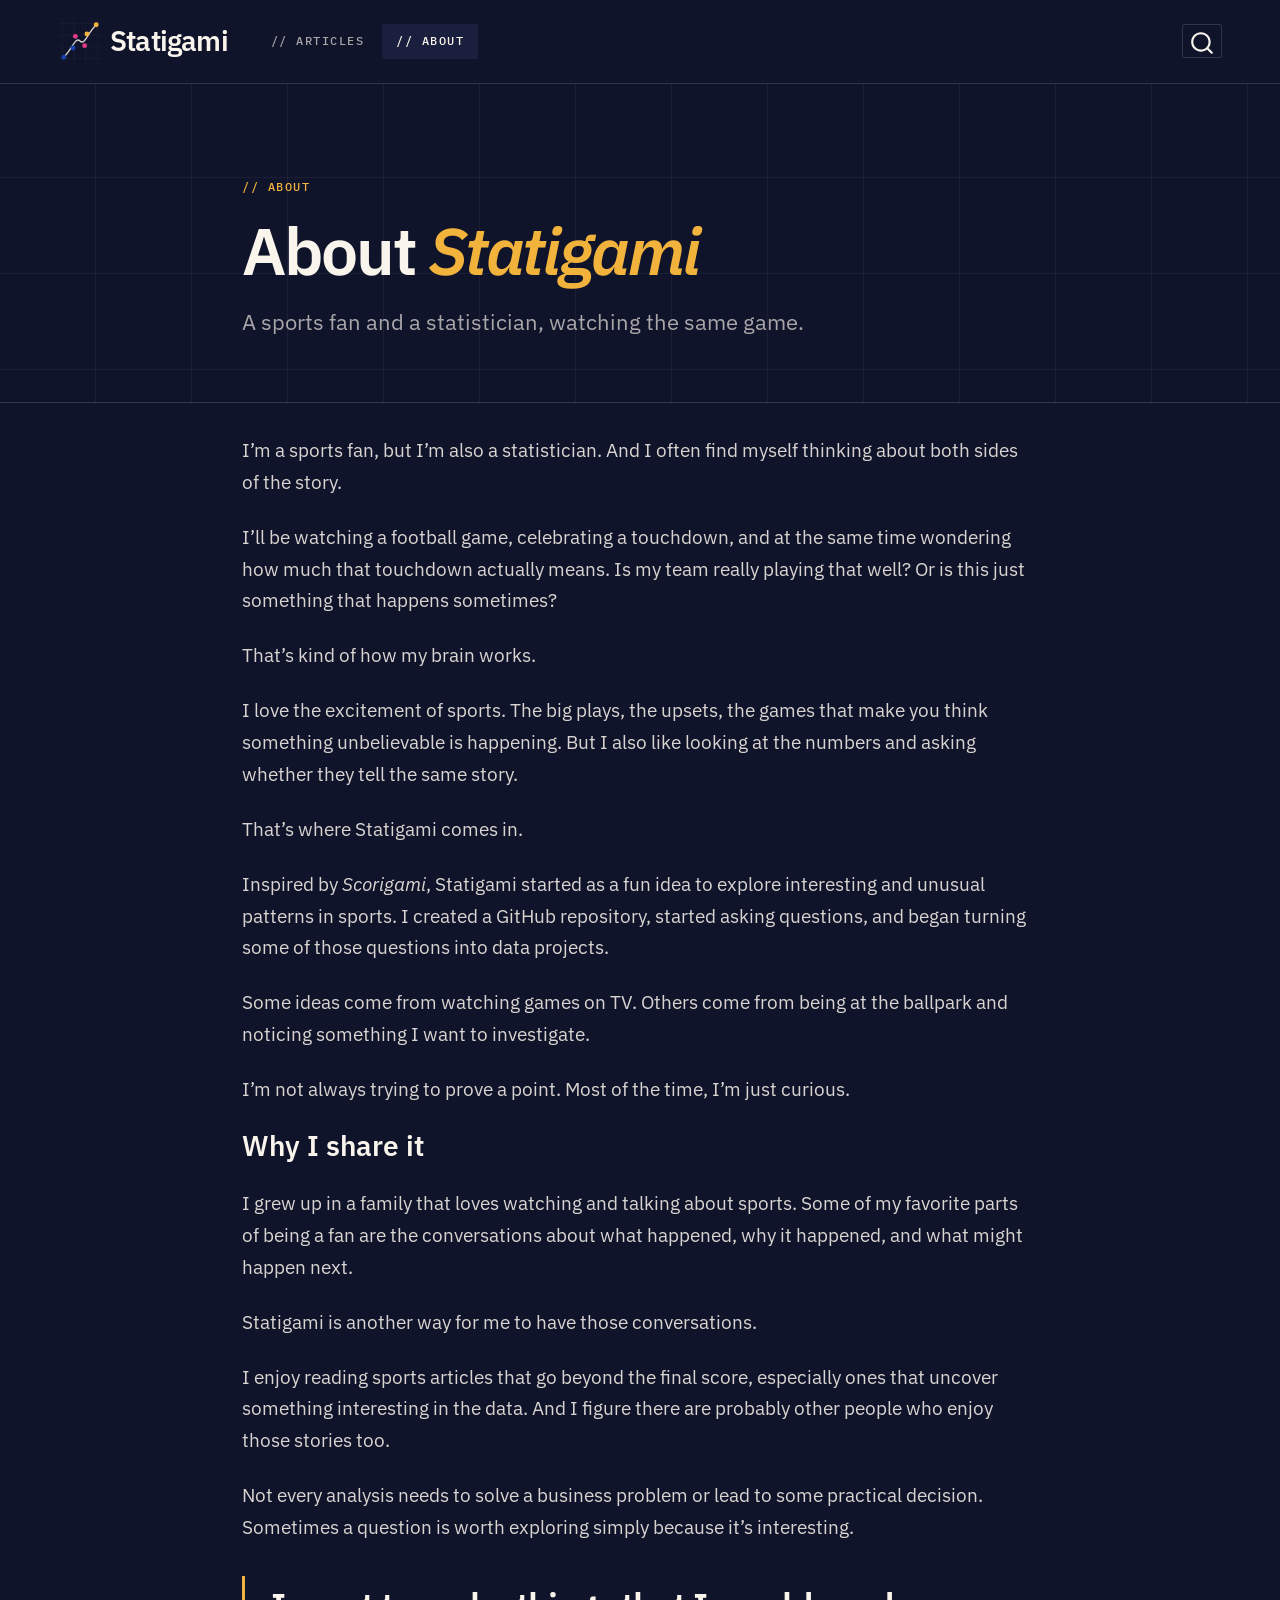
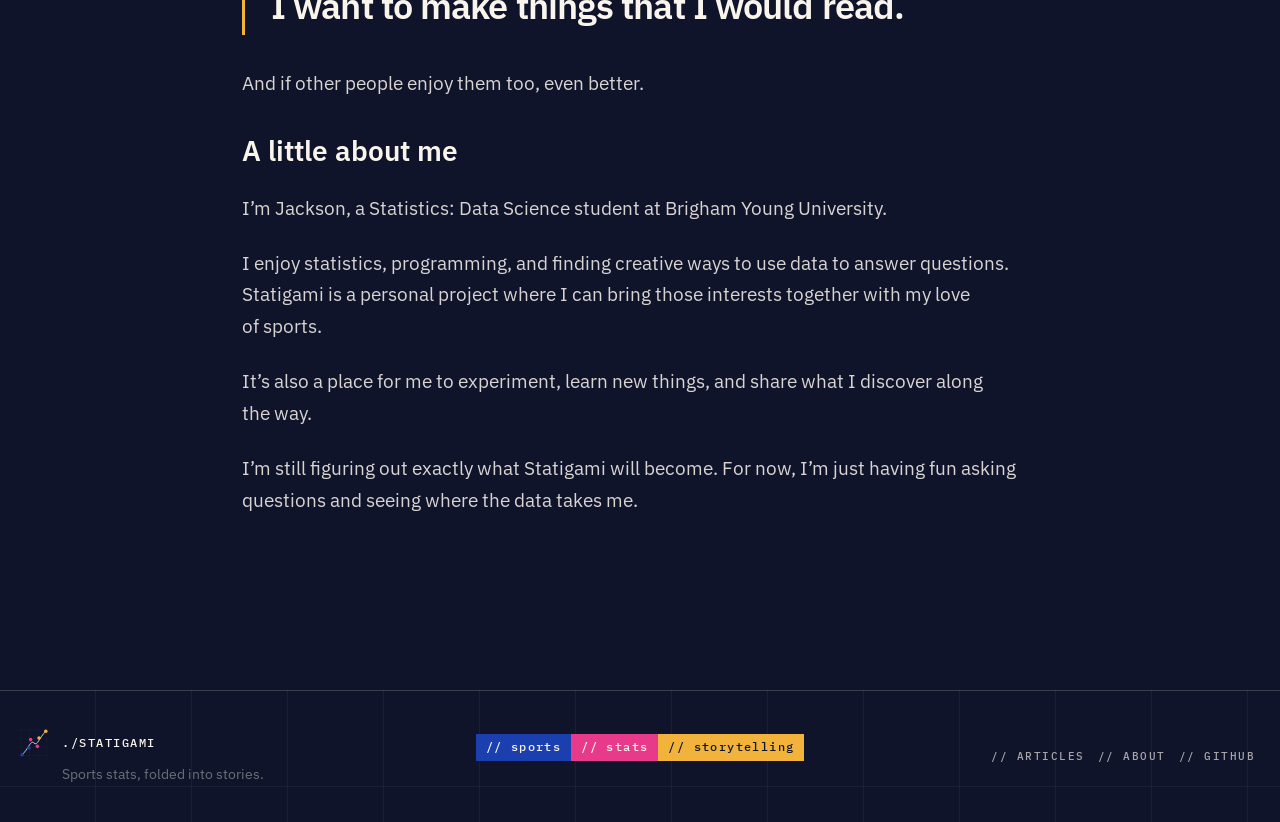
==== about.html @ 1be6ce53 "Built site for gh-pages" ====
<!DOCTYPE html>
<html xmlns="http://www.w3.org/1999/xhtml" lang="en" xml:lang="en"><head>

<meta charset="utf-8">
<meta name="generator" content="quarto-1.10.19">

<meta name="viewport" content="width=device-width, initial-scale=1.0, user-scalable=yes">


<title>About Statigami – Statigami</title>
<style>
/* Default styles provided by pandoc.
** See https://pandoc.org/MANUAL.html#variables-for-html for config info.
*/
span.smallcaps{font-variant: small-caps;}
div.columns{display: flex; gap: 1.5em;}
div.column{flex: auto;}
@media screen {
div.columns{gap: min(4vw, 1.5em);}
div.column{overflow-x: auto;}
}
div.hanging-indent{margin-left: 1.5em; text-indent: -1.5em;}
ul.task-list{list-style: none;}
ul.task-list li input[type="checkbox"] {
  width: 0.8em;
  margin: 0 0.8em 0.2em -1em; /* quarto-specific, see https://github.com/quarto-dev/quarto-cli/issues/4556 */ 
  vertical-align: middle;
}
</style>


<script src="site_libs/quarto-nav/quarto-nav.js"></script>
<script src="site_libs/quarto-nav/headroom.min.js"></script>
<script src="site_libs/clipboard/clipboard.min.js"></script>
<script src="site_libs/quarto-search/autocomplete.umd.js"></script>
<script src="site_libs/quarto-search/fuse.min.js"></script>
<script src="site_libs/quarto-search/quarto-search.js"></script>
<meta name="quarto:offset" content="./">
<link href="./assets/brand/mark-circle.svg" rel="icon" type="image/svg+xml">
<script src="site_libs/quarto-html/quarto.js" type="module"></script>
<script src="site_libs/quarto-html/tabsets/tabsets.js" type="module"></script>
<script src="site_libs/quarto-html/popper.min.js"></script>
<script src="site_libs/quarto-html/tippy.umd.min.js"></script>
<script src="site_libs/quarto-html/anchor.min.js"></script>
<link href="site_libs/quarto-html/tippy.css" rel="stylesheet">
<link href="site_libs/quarto-html/quarto-syntax-highlighting-dark-d8298be55e06e7d1f9734d7cf7b874cb.css" rel="stylesheet" id="quarto-text-highlighting-styles">
<script src="site_libs/bootstrap/bootstrap.min.js"></script>
<link href="site_libs/bootstrap/bootstrap-icons.css" rel="stylesheet">
<link href="site_libs/bootstrap/bootstrap-7358b0931f5ee10dac2ad399a4c709a2.min.css" rel="stylesheet" append-hash="true" id="quarto-bootstrap" data-mode="dark">
<script id="quarto-search-options" type="application/json">{
  "location": "navbar",
  "copy-button": false,
  "collapse-after": 3,
  "panel-placement": "end",
  "type": "overlay",
  "limit": 50,
  "keyboard-shortcut": [
    "f",
    "/",
    "s"
  ],
  "show-item-context": false,
  "language": {
    "search-no-results-text": "No results",
    "search-matching-documents-text": "matching documents",
    "search-copy-link-title": "Copy link to search",
    "search-hide-matches-text": "Hide additional matches",
    "search-more-match-text": "more match in this document",
    "search-more-matches-text": "more matches in this document",
    "search-clear-button-title": "Clear",
    "search-text-placeholder": "",
    "search-detached-cancel-button-title": "Cancel",
    "search-submit-button-title": "Submit",
    "search-label": "Search"
  }
}</script>
<style>html{ scroll-behavior: smooth; }</style>


<meta property="og:title" content="About Statigami – Statigami">
<meta property="og:description" content="A sports fan and a statistician, watching the same game.">
<meta property="og:site_name" content="Statigami">
<meta name="twitter:title" content="About Statigami – Statigami">
<meta name="twitter:description" content="A sports fan and a statistician, watching the same game.">
<meta name="twitter:card" content="summary">
</head>

<body class="nav-fixed fullcontent quarto-light">

<div id="quarto-search-results"></div>
  <header id="quarto-header" class="headroom fixed-top quarto-banner">
    <nav class="navbar navbar-expand-lg " data-bs-theme="dark">
      <div class="navbar-container container-fluid">
      <div class="navbar-brand-container mx-auto">
    <a href="./index.html" class="navbar-brand navbar-brand-logo">
    <img src="./assets/brand/mark.svg" alt="Statigami logo" class="navbar-logo light-content">
    <img src="./assets/brand/mark.svg" alt="Statigami logo" class="navbar-logo dark-content">
    </a>
    <a class="navbar-brand" href="./index.html">
    <span class="navbar-title">Statigami</span>
    </a>
  </div>
            <div id="quarto-search" class="" title="Search"></div>
          <button class="navbar-toggler" type="button" data-bs-toggle="collapse" data-bs-target="#navbarCollapse" aria-controls="navbarCollapse" role="menu" aria-expanded="false" aria-label="Toggle navigation" onclick="if (window.quartoToggleHeadroom) { window.quartoToggleHeadroom(); }">
  <span class="navbar-toggler-icon"></span>
</button>
          <div class="collapse navbar-collapse" id="navbarCollapse">
            <ul class="navbar-nav navbar-nav-scroll me-auto">
  <li class="nav-item">
    <a class="nav-link" href="./articles.html"> 
<span class="menu-text">// Articles</span></a>
  </li>  
  <li class="nav-item">
    <a class="nav-link active" href="./about.html" aria-current="page"> 
<span class="menu-text">// About</span></a>
  </li>  
</ul>
          </div> <!-- /navcollapse -->
            <div class="quarto-navbar-tools">
</div>
      </div> <!-- /container-fluid -->
    </nav>
</header>
<!-- content -->
<header id="title-block-header" class="quarto-title-block sg-title-block page-columns page-full">
  <div class="quarto-title-banner page-columns page-full">
    <div class="quarto-title column-body">
      <div class="sg-kicker">
        
        <span class="sg-kicker-cat">// About</span>
        
      </div>
      <h1 class="title">About <em>Statigami</em></h1>
            <p class="subtitle lead">A sports fan and a statistician, watching the same game.</p>
                      </div>
  </div>
</header><div id="quarto-content" class="quarto-container page-columns page-rows-contents page-layout-article page-navbar">
<!-- sidebar -->
<!-- margin-sidebar -->
    
<!-- main -->
<main class="content quarto-banner-title-block" id="quarto-document-content">




<p>I’m a sports fan, but I’m also a statistician. And I often find myself thinking about both sides of the story.</p>
<p>I’ll be watching a football game, celebrating a touchdown, and at the same time wondering how much that touchdown actually means. Is my team really playing that well? Or is this just something that happens sometimes?</p>
<p>That’s kind of how my brain works.</p>
<p>I love the excitement of sports. The big plays, the upsets, the games that make you think something unbelievable is happening. But I also like looking at the numbers and asking whether they tell the same story.</p>
<p>That’s where Statigami comes in.</p>
<p>Inspired by <em>Scorigami</em>, Statigami started as a fun idea to explore interesting and unusual patterns in sports. I created a GitHub repository, started asking questions, and began turning some of those questions into data projects.</p>
<p>Some ideas come from watching games on TV. Others come from being at the ballpark and noticing something I want to investigate.</p>
<p>I’m not always trying to prove a point. Most of the time, I’m just curious.</p>
<section id="why-i-share-it" class="level2">
<h2 class="anchored" data-anchor-id="why-i-share-it">Why I share it</h2>
<p>I grew up in a family that loves watching and talking about sports. Some of my favorite parts of being a fan are the conversations about what happened, why it happened, and what might happen next.</p>
<p>Statigami is another way for me to have those conversations.</p>
<p>I enjoy reading sports articles that go beyond the final score, especially ones that uncover something interesting in the data. And I figure there are probably other people who enjoy those stories too.</p>
<p>Not every analysis needs to solve a business problem or lead to some practical decision. Sometimes a question is worth exploring simply because it’s interesting.</p>
<div class="sg-pull">
<p>I want to make things that I would read.</p>
</div>
<p>And if other people enjoy them too, even better.</p>
</section>
<section id="a-little-about-me" class="level2">
<h2 class="anchored" data-anchor-id="a-little-about-me">A little about me</h2>
<p>I’m Jackson, a Statistics: Data Science student at Brigham Young University.</p>
<p>I enjoy statistics, programming, and finding creative ways to use data to answer questions. Statigami is a personal project where I can bring those interests together with my love of sports.</p>
<p>It’s also a place for me to experiment, learn new things, and share what I discover along the way.</p>
<p>I’m still figuring out exactly what Statigami will become. For now, I’m just having fun asking questions and seeing where the data takes me.</p>


</section>

</main> <!-- /main -->
<div class="sg-progress" aria-hidden="true"></div>
<script>
// Reading-progress bar that heats up (cobalt -> magenta -> amber) as the
// reader gets through an article
(() => {
  const content = document.querySelector("#quarto-document-content");
  const bar = document.querySelector(".sg-progress");
  if (!content || !document.body.classList.contains("sg-article")) return;
  bar.classList.add("is-on");
  const update = () => {
    const start = content.offsetTop;
    const span = content.offsetHeight - window.innerHeight;
    const p = Math.min(1, Math.max(0, (window.scrollY - start) / Math.max(span, 1)));
    bar.style.transform = `scaleX(${p})`;
    bar.dataset.heat = p < 1 / 3 ? "cool" : p < 2 / 3 ? "mid" : "hot";
  };
  addEventListener("scroll", update, { passive: true });
  addEventListener("resize", update);
  update();
})();
</script>
<script id="quarto-html-after-body" type="application/javascript">
  window.document.addEventListener("DOMContentLoaded", function (event) {
    const icon = "";
    const anchorJS = new window.AnchorJS();
    anchorJS.options = {
      placement: 'right',
      icon: icon
    };
    anchorJS.add('.anchored');
    const isCodeAnnotation = (el) => {
      for (const clz of el.classList) {
        if (clz.startsWith('code-annotation-')) {                     
          return true;
        }
      }
      return false;
    }
    const onCopySuccess = function(e) {
      // button target
      const button = e.trigger;
      // don't keep focus
      button.blur();
      // flash "checked"
      button.classList.add('code-copy-button-checked');
      var currentTitle = button.getAttribute("title");
      button.setAttribute("title", "Copied!");
      let tooltip;
      if (window.bootstrap) {
        button.setAttribute("data-bs-toggle", "tooltip");
        button.setAttribute("data-bs-placement", "left");
        button.setAttribute("data-bs-title", "Copied!");
        tooltip = new bootstrap.Tooltip(button, 
          { trigger: "manual", 
            customClass: "code-copy-button-tooltip",
            offset: [0, -8]});
        tooltip.show();    
      }
      setTimeout(function() {
        if (tooltip) {
          tooltip.hide();
          button.removeAttribute("data-bs-title");
          button.removeAttribute("data-bs-toggle");
          button.removeAttribute("data-bs-placement");
        }
        button.setAttribute("title", currentTitle);
        button.classList.remove('code-copy-button-checked');
      }, 1000);
      // clear code selection
      e.clearSelection();
    }
    const getTextToCopy = function(trigger) {
      const outerScaffold = trigger.parentElement.cloneNode(true);
      const codeEl = outerScaffold.querySelector('code');
      for (const childEl of codeEl.children) {
        if (isCodeAnnotation(childEl)) {
          childEl.remove();
        }
      }
      return codeEl.innerText;
    }
    const clipboard = new window.ClipboardJS('.code-copy-button:not([data-in-quarto-modal])', {
      text: getTextToCopy
    });
    clipboard.on('success', onCopySuccess);
    if (window.document.getElementById('quarto-embedded-source-code-modal')) {
      const clipboardModal = new window.ClipboardJS('.code-copy-button[data-in-quarto-modal]', {
        text: getTextToCopy,
        container: window.document.getElementById('quarto-embedded-source-code-modal')
      });
      clipboardModal.on('success', onCopySuccess);
    }
      var localhostRegex = new RegExp(/^(?:http|https):\/\/localhost\:?[0-9]*\//);
      var mailtoRegex = new RegExp(/^mailto:/);
        var filterRegex = new RegExp("https:\/\/jackson-justice\.github\.io\/statigami\/");
      var isInternal = (href) => {
          return filterRegex.test(href) || localhostRegex.test(href) || mailtoRegex.test(href);
      }
      // Inspect non-navigation links and adorn them if external
     var links = window.document.querySelectorAll('a[href]:not(.nav-link):not(.navbar-brand):not(.toc-action):not(.sidebar-link):not(.sidebar-item-toggle):not(.pagination-link):not(.no-external):not([aria-hidden]):not(.dropdown-item):not(.quarto-navigation-tool):not(.about-link)');
      for (var i=0; i<links.length; i++) {
        const link = links[i];
        if (!isInternal(link.href)) {
          // undo the damage that might have been done by quarto-nav.js in the case of
          // links that we want to consider external
          if (link.dataset.originalHref !== undefined) {
            link.href = link.dataset.originalHref;
          }
            // target, if specified
            link.setAttribute("target", "_blank");
            if (link.getAttribute("rel") === null) {
              link.setAttribute("rel", "noopener");
            }
        }
      }
    function tippyHover(el, contentFn, onTriggerFn, onUntriggerFn) {
      const config = {
        allowHTML: true,
        maxWidth: 500,
        delay: 100,
        arrow: false,
        appendTo: function(el) {
            return el.parentElement;
        },
        interactive: true,
        interactiveBorder: 10,
        theme: 'quarto',
        placement: 'bottom-start',
      };
      if (contentFn) {
        config.content = contentFn;
      }
      if (onTriggerFn) {
        config.onTrigger = onTriggerFn;
      }
      if (onUntriggerFn) {
        config.onUntrigger = onUntriggerFn;
      }
      window.tippy(el, config); 
    }
    const noterefs = window.document.querySelectorAll('a[role="doc-noteref"]');
    for (var i=0; i<noterefs.length; i++) {
      const ref = noterefs[i];
      tippyHover(ref, function() {
        // use id or data attribute instead here
        let href = ref.getAttribute('data-footnote-href') || ref.getAttribute('href');
        try { href = new URL(href).hash; } catch {}
        const id = href.replace(/^#\/?/, "");
        const note = window.document.getElementById(id);
        if (note) {
          return note.innerHTML;
        } else {
          return "";
        }
      });
    }
    const xrefs = window.document.querySelectorAll('a.quarto-xref');
    const processXRef = (id, note) => {
      // Strip column container classes
      const stripColumnClz = (el) => {
        el.classList.remove("page-full", "page-columns");
        if (el.children) {
          for (const child of el.children) {
            stripColumnClz(child);
          }
        }
      }
      stripColumnClz(note)
      if (id === null || id.startsWith('sec-')) {
        // Special case sections, only their first couple elements
        const container = document.createElement("div");
        if (note.children && note.children.length > 2) {
          container.appendChild(note.children[0].cloneNode(true));
          for (let i = 1; i < note.children.length; i++) {
            const child = note.children[i];
            if (child.tagName === "P" && child.innerText === "") {
              continue;
            } else {
              container.appendChild(child.cloneNode(true));
              break;
            }
          }
          if (window.Quarto?.typesetMath) {
            window.Quarto.typesetMath(container);
          }
          return container.innerHTML
        } else {
          if (window.Quarto?.typesetMath) {
            window.Quarto.typesetMath(note);
          }
          return note.innerHTML;
        }
      } else {
        // Remove any anchor links if they are present
        const anchorLink = note.querySelector('a.anchorjs-link');
        if (anchorLink) {
          anchorLink.remove();
        }
        if (window.Quarto?.typesetMath) {
          window.Quarto.typesetMath(note);
        }
        if (note.classList.contains("callout")) {
          return note.outerHTML;
        } else {
          return note.innerHTML;
        }
      }
    }
    for (var i=0; i<xrefs.length; i++) {
      const xref = xrefs[i];
      tippyHover(xref, undefined, function(instance) {
        instance.disable();
        let url = xref.getAttribute('href');
        let hash = undefined; 
        if (url.startsWith('#')) {
          hash = url;
        } else {
          try { hash = new URL(url).hash; } catch {}
        }
        if (hash) {
          const id = hash.replace(/^#\/?/, "");
          const note = window.document.getElementById(id);
          if (note !== null) {
            try {
              const html = processXRef(id, note.cloneNode(true));
              instance.setContent(html);
            } finally {
              instance.enable();
              instance.show();
            }
          } else {
            // See if we can fetch this
            fetch(url.split('#')[0])
            .then(res => res.text())
            .then(html => {
              const parser = new DOMParser();
              const htmlDoc = parser.parseFromString(html, "text/html");
              const note = htmlDoc.getElementById(id);
              if (note !== null) {
                const html = processXRef(id, note);
                instance.setContent(html);
              } 
            }).finally(() => {
              instance.enable();
              instance.show();
            });
          }
        } else {
          // See if we can fetch a full url (with no hash to target)
          // This is a special case and we should probably do some content thinning / targeting
          fetch(url)
          .then(res => res.text())
          .then(html => {
            const parser = new DOMParser();
            const htmlDoc = parser.parseFromString(html, "text/html");
            const note = htmlDoc.querySelector('main.content');
            if (note !== null) {
              // This should only happen for chapter cross references
              // (since there is no id in the URL)
              // remove the first header
              if (note.children.length > 0 && note.children[0].tagName === "HEADER") {
                note.children[0].remove();
              }
              const html = processXRef(null, note);
              instance.setContent(html);
            } 
          }).finally(() => {
            instance.enable();
            instance.show();
          });
        }
      }, function(instance) {
      });
    }
        let selectedAnnoteEl;
        const selectorForAnnotation = ( cell, annotation) => {
          let cellAttr = 'data-code-cell="' + cell + '"';
          let lineAttr = 'data-code-annotation="' +  annotation + '"';
          const selector = 'span[' + cellAttr + '][' + lineAttr + ']';
          return selector;
        }
        const selectCodeLines = (annoteEl) => {
          const doc = window.document;
          const targetCell = annoteEl.getAttribute("data-target-cell");
          const targetAnnotation = annoteEl.getAttribute("data-target-annotation");
          const annoteSpan = window.document.querySelector(selectorForAnnotation(targetCell, targetAnnotation));
          const lines = annoteSpan.getAttribute("data-code-lines").split(",");
          const lineIds = lines.map((line) => {
            return targetCell + "-" + line;
          })
          let top = null;
          let height = null;
          let parent = null;
          if (lineIds.length > 0) {
              //compute the position of the single el (top and bottom and make a div)
              const el = window.document.getElementById(lineIds[0]);
              top = el.offsetTop;
              height = el.offsetHeight;
              parent = el.parentElement.parentElement;
            if (lineIds.length > 1) {
              const lastEl = window.document.getElementById(lineIds[lineIds.length - 1]);
              const bottom = lastEl.offsetTop + lastEl.offsetHeight;
              height = bottom - top;
            }
            if (top !== null && height !== null && parent !== null) {
              // cook up a div (if necessary) and position it 
              let div = window.document.getElementById("code-annotation-line-highlight");
              if (div === null) {
                div = window.document.createElement("div");
                div.setAttribute("id", "code-annotation-line-highlight");
                div.style.position = 'absolute';
                parent.appendChild(div);
              }
              div.style.top = top - 2 + "px";
              div.style.height = height + 4 + "px";
              div.style.left = 0;
              let gutterDiv = window.document.getElementById("code-annotation-line-highlight-gutter");
              if (gutterDiv === null) {
                gutterDiv = window.document.createElement("div");
                gutterDiv.setAttribute("id", "code-annotation-line-highlight-gutter");
                gutterDiv.style.position = 'absolute';
                const codeCell = window.document.getElementById(targetCell);
                const gutter = codeCell.querySelector('.code-annotation-gutter');
                gutter.appendChild(gutterDiv);
              }
              gutterDiv.style.top = top - 2 + "px";
              gutterDiv.style.height = height + 4 + "px";
            }
            selectedAnnoteEl = annoteEl;
          }
        };
        const unselectCodeLines = () => {
          const elementsIds = ["code-annotation-line-highlight", "code-annotation-line-highlight-gutter"];
          elementsIds.forEach((elId) => {
            const div = window.document.getElementById(elId);
            if (div) {
              div.remove();
            }
          });
          selectedAnnoteEl = undefined;
        };
          // Handle positioning of the toggle
      window.addEventListener(
        "resize",
        throttle(() => {
          elRect = undefined;
          if (selectedAnnoteEl) {
            selectCodeLines(selectedAnnoteEl);
          }
        }, 10)
      );
      function throttle(fn, ms) {
      let throttle = false;
      let timer;
        return (...args) => {
          if(!throttle) { // first call gets through
              fn.apply(this, args);
              throttle = true;
          } else { // all the others get throttled
              if(timer) clearTimeout(timer); // cancel #2
              timer = setTimeout(() => {
                fn.apply(this, args);
                timer = throttle = false;
              }, ms);
          }
        };
      }
        // Attach click handler to the DT
        const annoteDls = window.document.querySelectorAll('dt[data-target-cell]');
        for (const annoteDlNode of annoteDls) {
          annoteDlNode.addEventListener('click', (event) => {
            const clickedEl = event.target;
            if (clickedEl !== selectedAnnoteEl) {
              unselectCodeLines();
              const activeEl = window.document.querySelector('dt[data-target-cell].code-annotation-active');
              if (activeEl) {
                activeEl.classList.remove('code-annotation-active');
              }
              selectCodeLines(clickedEl);
              clickedEl.classList.add('code-annotation-active');
            } else {
              // Unselect the line
              unselectCodeLines();
              clickedEl.classList.remove('code-annotation-active');
            }
          });
        }
    const findCites = (el) => {
      const parentEl = el.parentElement;
      if (parentEl) {
        const cites = parentEl.dataset.cites;
        if (cites) {
          return {
            el,
            cites: cites.split(' ')
          };
        } else {
          return findCites(el.parentElement)
        }
      } else {
        return undefined;
      }
    };
    var bibliorefs = window.document.querySelectorAll('a[role="doc-biblioref"]');
    for (var i=0; i<bibliorefs.length; i++) {
      const ref = bibliorefs[i];
      const citeInfo = findCites(ref);
      if (citeInfo) {
        tippyHover(citeInfo.el, function() {
          var popup = window.document.createElement('div');
          citeInfo.cites.forEach(function(cite) {
            var citeDiv = window.document.createElement('div');
            citeDiv.classList.add('hanging-indent');
            citeDiv.classList.add('csl-entry');
            var biblioDiv = window.document.getElementById('ref-' + cite);
            if (biblioDiv) {
              citeDiv.innerHTML = biblioDiv.innerHTML;
            }
            popup.appendChild(citeDiv);
          });
          return popup.innerHTML;
        });
      }
    }
  });
  </script>
</div> <!-- /content -->
<footer class="footer">
  <div class="nav-footer">
    <div class="nav-footer-left">
<p><span class="sg-footer-sig">./STATIGAMI</span> <span class="sg-footer-tag">Sports stats, folded into stories.</span></p>
</div>   
    <div class="nav-footer-center">
<p><span class="sg-triad"><span>// sports</span><span>// stats</span><span>// storytelling</span></span></p>
</div>
    <div class="nav-footer-right">
      <ul class="footer-items list-unstyled">
    <li class="nav-item">
    <a class="nav-link" href="./articles.html">
<p>// Articles</p>
</a>
  </li>  
    <li class="nav-item">
    <a class="nav-link" href="./about.html">
<p>// About</p>
</a>
  </li>  
    <li class="nav-item">
    <a class="nav-link" href="https://github.com/jackson-justice/statigami">
<p>// GitHub</p>
</a>
  </li>  
</ul>
    </div>
  </div>
</footer>




<script src="site_libs/quarto-html/zenscroll-min.js"></script>
</body></html>
---- site_libs/quarto-html/tippy.css ----
.tippy-box[data-animation=fade][data-state=hidden]{opacity:0}[data-tippy-root]{max-width:calc(100vw - 10px)}.tippy-box{position:relative;background-color:#333;color:#fff;border-radius:4px;font-size:14px;line-height:1.4;white-space:normal;outline:0;transition-property:transform,visibility,opacity}.tippy-box[data-placement^=top]>.tippy-arrow{bottom:0}.tippy-box[data-placement^=top]>.tippy-arrow:before{bottom:-7px;left:0;border-width:8px 8px 0;border-top-color:initial;transform-origin:center top}.tippy-box[data-placement^=bottom]>.tippy-arrow{top:0}.tippy-box[data-placement^=bottom]>.tippy-arrow:before{top:-7px;left:0;border-width:0 8px 8px;border-bottom-color:initial;transform-origin:center bottom}.tippy-box[data-placement^=left]>.tippy-arrow{right:0}.tippy-box[data-placement^=left]>.tippy-arrow:before{border-width:8px 0 8px 8px;border-left-color:initial;right:-7px;transform-origin:center left}.tippy-box[data-placement^=right]>.tippy-arrow{left:0}.tippy-box[data-placement^=right]>.tippy-arrow:before{left:-7px;border-width:8px 8px 8px 0;border-right-color:initial;transform-origin:center right}.tippy-box[data-inertia][data-state=visible]{transition-timing-function:cubic-bezier(.54,1.5,.38,1.11)}.tippy-arrow{width:16px;height:16px;color:#333}.tippy-arrow:before{content:"";position:absolute;border-color:transparent;border-style:solid}.tippy-content{position:relative;padding:5px 9px;z-index:1}
---- site_libs/quarto-html/quarto-syntax-highlighting-dark-d8298be55e06e7d1f9734d7cf7b874cb.css ----
/* quarto syntax highlight colors */
:root {
  --quarto-hl-al-color: #f07178;
  --quarto-hl-an-color: #d4d0ab;
  --quarto-hl-at-color: #00e0e0;
  --quarto-hl-bn-color: #d4d0ab;
  --quarto-hl-bu-color: #abe338;
  --quarto-hl-ch-color: #abe338;
  --quarto-hl-co-color: #f8f8f2;
  --quarto-hl-cv-color: #ffd700;
  --quarto-hl-cn-color: #ffd700;
  --quarto-hl-cf-color: #ffa07a;
  --quarto-hl-dt-color: #ffa07a;
  --quarto-hl-dv-color: #d4d0ab;
  --quarto-hl-do-color: #f8f8f2;
  --quarto-hl-er-color: #f07178;
  --quarto-hl-ex-color: #00e0e0;
  --quarto-hl-fl-color: #d4d0ab;
  --quarto-hl-fu-color: #ffa07a;
  --quarto-hl-im-color: #abe338;
  --quarto-hl-in-color: #d4d0ab;
  --quarto-hl-kw-color: #ffa07a;
  --quarto-hl-op-color: #ffa07a;
  --quarto-hl-ot-color: #00e0e0;
  --quarto-hl-pp-color: #dcc6e0;
  --quarto-hl-re-color: #00e0e0;
  --quarto-hl-sc-color: #abe338;
  --quarto-hl-ss-color: #abe338;
  --quarto-hl-st-color: #abe338;
  --quarto-hl-va-color: #00e0e0;
  --quarto-hl-vs-color: #abe338;
  --quarto-hl-wa-color: #dcc6e0;
}

/* other quarto variables */
:root {
  --quarto-font-monospace: "IBM Plex Mono", ui-monospace, "SF Mono", Menlo, monospace;
}

/* syntax highlight based on Pandoc's rules */
pre > code.sourceCode > span {
  color: #f8f8f2;
}

code.sourceCode > span {
  color: #f8f8f2;
}

div.sourceCode,
div.sourceCode pre.sourceCode {
  color: #f8f8f2;
}

/* Normal */
code span {
  color: #f8f8f2;
}

/* Alert */
code span.al {
  color: #f07178;
}

/* Annotation */
code span.an {
  color: #d4d0ab;
}

/* Attribute */
code span.at {
  color: #00e0e0;
}

/* BaseN */
code span.bn {
  color: #d4d0ab;
}

/* BuiltIn */
code span.bu {
  color: #abe338;
}

/* ControlFlow */
code span.cf {
  font-weight: bold;
  color: #ffa07a;
}

/* Char */
code span.ch {
  color: #abe338;
}

/* Constant */
code span.cn {
  color: #ffd700;
}

/* Comment */
code span.co {
  font-style: italic;
  color: #f8f8f2;
}

/* CommentVar */
code span.cv {
  color: #ffd700;
}

/* Documentation */
code span.do {
  color: #f8f8f2;
}

/* DataType */
code span.dt {
  color: #ffa07a;
}

/* DecVal */
code span.dv {
  color: #d4d0ab;
}

/* Error */
code span.er {
  color: #f07178;
  text-decoration: underline;
}

/* Extension */
code span.ex {
  font-weight: bold;
  color: #00e0e0;
}

/* Float */
code span.fl {
  color: #d4d0ab;
}

/* Function */
code span.fu {
  color: #ffa07a;
}

/* Import */
code span.im {
  color: #abe338;
}

/* Information */
code span.in {
  color: #d4d0ab;
}

/* Keyword */
code span.kw {
  font-weight: bold;
  color: #ffa07a;
}

/* Operator */
code span.op {
  color: #ffa07a;
}

/* Other */
code span.ot {
  color: #00e0e0;
}

/* Preprocessor */
code span.pp {
  color: #dcc6e0;
}

/* RegionMarker */
code span.re {
  background-color: #f8f8f2;
  color: #00e0e0;
}

/* SpecialChar */
code span.sc {
  color: #abe338;
}

/* SpecialString */
code span.ss {
  color: #abe338;
}

/* String */
code span.st {
  color: #abe338;
}

/* Variable */
code span.va {
  color: #00e0e0;
}

/* VerbatimString */
code span.vs {
  color: #abe338;
}

/* Warning */
code span.wa {
  color: #dcc6e0;
}

.prevent-inlining {
  content: "</";
}

/*# sourceMappingURL=3b2f5a43ee4e18d74f25b2b5a2ebee4b.css.map */
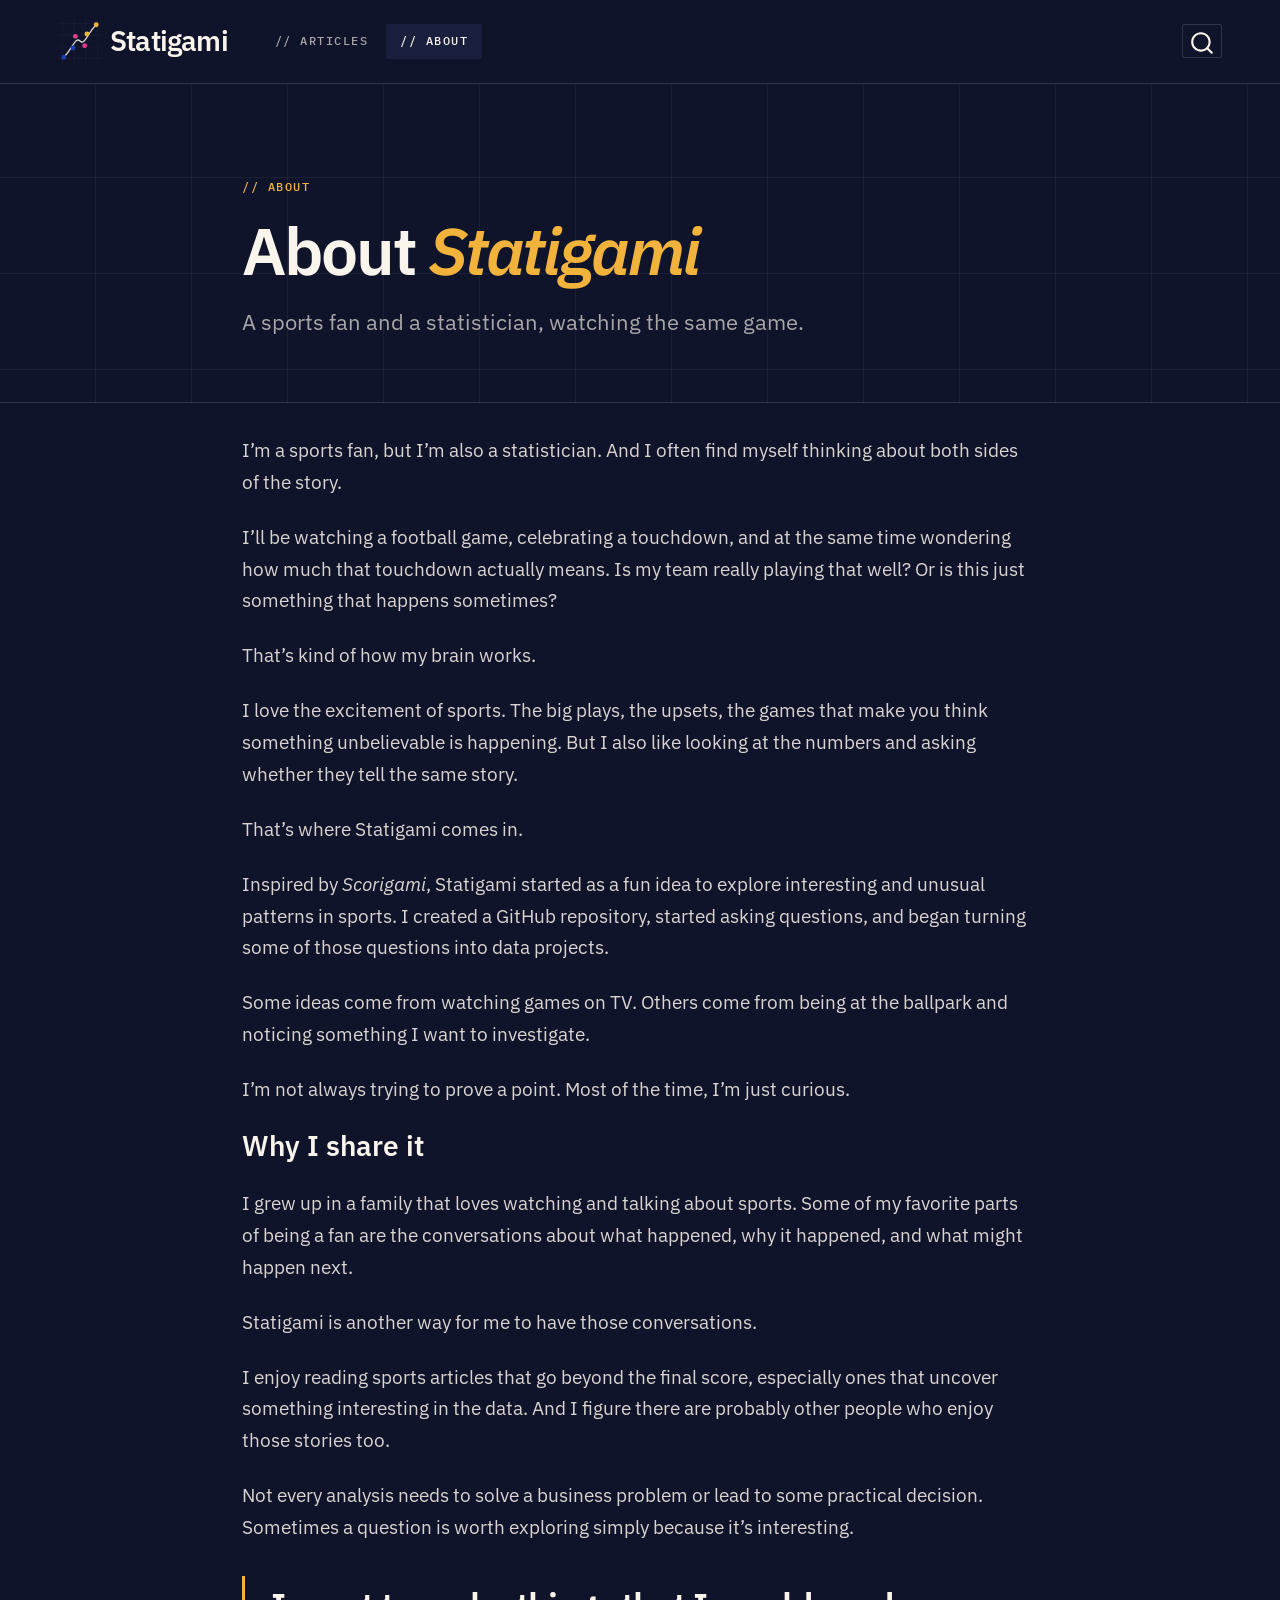
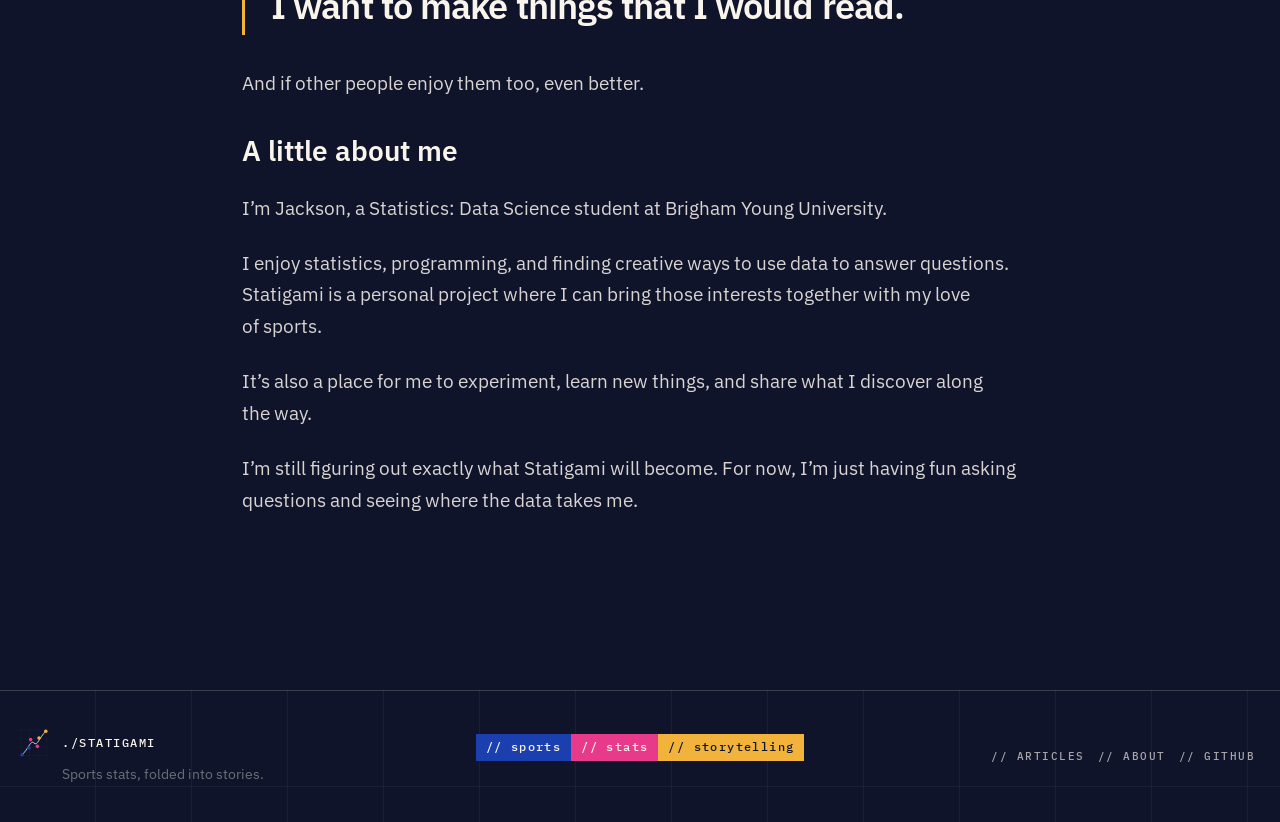
==== commit 4eb16e7c: "Built site for gh-pages" ====
--- a/about.html
+++ b/about.html
@@ -2,7 +2,7 @@
 <html xmlns="http://www.w3.org/1999/xhtml" lang="en" xml:lang="en"><head>
 
 <meta charset="utf-8">
-<meta name="generator" content="quarto-1.10.19">
+<meta name="generator" content="quarto-1.11.9">
 
 <meta name="viewport" content="width=device-width, initial-scale=1.0, user-scalable=yes">
 
@@ -39,14 +39,15 @@
 <link href="./assets/brand/mark-circle.svg" rel="icon" type="image/svg+xml">
 <script src="site_libs/quarto-html/quarto.js" type="module"></script>
 <script src="site_libs/quarto-html/tabsets/tabsets.js" type="module"></script>
+<script src="site_libs/quarto-html/scrollable-regions/scrollable-regions.js" type="module"></script>
 <script src="site_libs/quarto-html/popper.min.js"></script>
 <script src="site_libs/quarto-html/tippy.umd.min.js"></script>
 <script src="site_libs/quarto-html/anchor.min.js"></script>
 <link href="site_libs/quarto-html/tippy.css" rel="stylesheet">
-<link href="site_libs/quarto-html/quarto-syntax-highlighting-dark-d8298be55e06e7d1f9734d7cf7b874cb.css" rel="stylesheet" id="quarto-text-highlighting-styles">
+<link href="site_libs/quarto-html/quarto-syntax-highlighting-dark-9f6dff70e9cd0515a60d617a9ec6b0ea.css" rel="stylesheet" id="quarto-text-highlighting-styles">
 <script src="site_libs/bootstrap/bootstrap.min.js"></script>
 <link href="site_libs/bootstrap/bootstrap-icons.css" rel="stylesheet">
-<link href="site_libs/bootstrap/bootstrap-7358b0931f5ee10dac2ad399a4c709a2.min.css" rel="stylesheet" append-hash="true" id="quarto-bootstrap" data-mode="dark">
+<link href="site_libs/bootstrap/bootstrap-a0cf086f595102e152bdc4ce03abf813.min.css" rel="stylesheet" append-hash="true" id="quarto-bootstrap" data-mode="dark">
 <script id="quarto-search-options" type="application/json">{
   "location": "navbar",
   "copy-button": false,
@@ -85,11 +86,11 @@
 <meta name="twitter:card" content="summary">
 </head>
 
-<body class="nav-fixed fullcontent quarto-light">
+<body class="nav-fixed fullcontent quarto-light"><a id="quarto-skip-link" class="visually-hidden-focusable" href="#quarto-document-content">Skip to main content</a>
 
 <div id="quarto-search-results"></div>
   <header id="quarto-header" class="headroom fixed-top quarto-banner">
-    <nav class="navbar navbar-expand-lg " data-bs-theme="dark">
+    <nav class="navbar navbar-expand-lg " data-bs-theme="dark" aria-label="Site">
       <div class="navbar-container container-fluid">
       <div class="navbar-brand-container mx-auto">
     <a href="./index.html" class="navbar-brand navbar-brand-logo">
@@ -100,8 +101,7 @@
     <span class="navbar-title">Statigami</span>
     </a>
   </div>
-            <div id="quarto-search" class="" title="Search"></div>
-          <button class="navbar-toggler" type="button" data-bs-toggle="collapse" data-bs-target="#navbarCollapse" aria-controls="navbarCollapse" role="menu" aria-expanded="false" aria-label="Toggle navigation" onclick="if (window.quartoToggleHeadroom) { window.quartoToggleHeadroom(); }">
+          <button class="navbar-toggler" type="button" data-bs-toggle="collapse" data-bs-target="#navbarCollapse" aria-controls="navbarCollapse" aria-expanded="false" aria-label="Toggle navigation" onclick="if (window.quartoToggleHeadroom) { window.quartoToggleHeadroom(); }">
   <span class="navbar-toggler-icon"></span>
 </button>
           <div class="collapse navbar-collapse" id="navbarCollapse">
@@ -118,6 +118,7 @@
           </div> <!-- /navcollapse -->
             <div class="quarto-navbar-tools">
 </div>
+            <div id="quarto-search" class="" title="Search"></div>
       </div> <!-- /container-fluid -->
     </nav>
 </header>
@@ -139,7 +140,7 @@
 <!-- margin-sidebar -->
     
 <!-- main -->
-<main class="content quarto-banner-title-block" id="quarto-document-content">
+<main class="content quarto-banner-title-block" id="quarto-document-content" tabindex="-1">
 
 
 
@@ -269,11 +270,30 @@
       var localhostRegex = new RegExp(/^(?:http|https):\/\/localhost\:?[0-9]*\//);
       var mailtoRegex = new RegExp(/^mailto:/);
         var filterRegex = new RegExp("https:\/\/jackson-justice\.github\.io\/statigami\/");
+      const newWindowLabel = "(opens in a new tab)";
+      const newWindowNoteId = "quarto-ext-newwindow-label";
+      // Links reference one hidden label through aria-describedby, so the
+      // announcement never changes their accessible name.
+      var describeNewWindow = (link) => {
+        if (!window.document.getElementById(newWindowNoteId)) {
+          var newWindowNote = window.document.createElement("span");
+          newWindowNote.id = newWindowNoteId;
+          newWindowNote.hidden = true;
+          newWindowNote.textContent = newWindowLabel;
+          window.document.body.appendChild(newWindowNote);
+        }
+        var describedBy = (link.getAttribute("aria-describedby") || "").split(/\s+/).filter(Boolean);
+        if (!describedBy.includes(newWindowNoteId)) {
+          describedBy.push(newWindowNoteId);
+          link.setAttribute("aria-describedby", describedBy.join(" "));
+        }
+      }
       var isInternal = (href) => {
           return filterRegex.test(href) || localhostRegex.test(href) || mailtoRegex.test(href);
       }
       // Inspect non-navigation links and adorn them if external
-     var links = window.document.querySelectorAll('a[href]:not(.nav-link):not(.navbar-brand):not(.toc-action):not(.sidebar-link):not(.sidebar-item-toggle):not(.pagination-link):not(.no-external):not([aria-hidden]):not(.dropdown-item):not(.quarto-navigation-tool):not(.about-link)');
+      window.quartoDecorateExternalLinks = function (root) {
+     var links = (root || window.document).querySelectorAll('a[href]:not(.nav-link):not(.navbar-brand):not(.toc-action):not(.sidebar-link):not(.sidebar-item-toggle):not(.pagination-link):not(.no-external):not([aria-hidden]):not(.dropdown-item):not(.quarto-navigation-tool):not(.about-link)');
       for (var i=0; i<links.length; i++) {
         const link = links[i];
         if (!isInternal(link.href)) {
@@ -287,8 +307,70 @@
             if (link.getAttribute("rel") === null) {
               link.setAttribute("rel", "noopener");
             }
-        }
-      }
+            describeNewWindow(link);
+          if (!link.classList.contains('no-external-icon')) {
+          }
+        }
+      }
+      };
+      window.quartoDecorateExternalLinks(window.document);
+    // Esc closes the popup (WCAG 1.4.13) and focus leaving both trigger and
+    // popup closes it (WCAG 2.4.11); tippy handles neither for interactive popups.
+    const hideOnEscAndFocusOut = {
+      name: 'hideOnEscAndFocusOut',
+      defaultValue: true,
+      fn(instance) {
+        const dismiss = () => {
+          // A show scheduled by the trigger delay would otherwise reopen it
+          instance.clearDelayTimeouts();
+          instance.hide();
+        };
+        const onKeyDown = (event) => {
+          if (event.key !== 'Escape') {
+            return;
+          }
+          // Keep Esc from also reaching page handlers (e.g. reveal.js overview),
+          // except an open reveal.js slide menu, which Esc should close too.
+          // The menu handles keys only when its keyboard option is on.
+          const menuHandlesEsc = window.Reveal?.getPlugin?.('menu')?.isOpen() &&
+            window.Reveal.getConfig().menu?.keyboard !== false;
+          if (!menuHandlesEsc) {
+            event.stopPropagation();
+          }
+          if (instance.popper.contains(window.document.activeElement)) {
+            // Disabled while refocusing so the focus trigger does not reopen it
+            instance.disable();
+            instance.reference.focus();
+            instance.enable();
+          }
+          dismiss();
+        };
+        const onFocusOut = (event) => {
+          const target = event.relatedTarget;
+          if (target && !instance.reference.contains(target) &&
+              !instance.popper.contains(target)) {
+            dismiss();
+          }
+        };
+        // On the trigger too: a click trigger (code-annotations: select) has no
+        // blur handling. Attached for the instance's lifetime so leaving the
+        // trigger also cancels a show still pending on the trigger delay.
+        instance.reference.addEventListener('focusout', onFocusOut);
+        return {
+          onShow() {
+            window.document.addEventListener('keydown', onKeyDown, true);
+            instance.popper.addEventListener('focusout', onFocusOut);
+          },
+          onHide() {
+            window.document.removeEventListener('keydown', onKeyDown, true);
+            instance.popper.removeEventListener('focusout', onFocusOut);
+          },
+          onDestroy() {
+            instance.reference.removeEventListener('focusout', onFocusOut);
+          },
+        };
+      },
+    };
     function tippyHover(el, contentFn, onTriggerFn, onUntriggerFn) {
       const config = {
         allowHTML: true,
@@ -302,6 +384,7 @@
         interactiveBorder: 10,
         theme: 'quarto',
         placement: 'bottom-start',
+        plugins: [hideOnEscAndFocusOut],
       };
       if (contentFn) {
         config.content = contentFn;
@@ -464,44 +547,54 @@
           const lineIds = lines.map((line) => {
             return targetCell + "-" + line;
           })
-          let top = null;
-          let height = null;
-          let parent = null;
+          // Each band is positioned against its own containing block, which is
+          // not the offsetParent of the lines, so place it from client rects.
+          const placeBand = (band, firstEl, lastEl, codeBlock) => {
+            const container = band.offsetParent;
+            if (container === null) {
+              return;
+            }
+            const containerRect = container.getBoundingClientRect();
+            // Reveal.js scales slides with a transform, so convert client
+            // pixels back to the CSS pixels of the container.
+            const scale = containerRect.height / container.offsetHeight || 1;
+            const firstRect = firstEl.getBoundingClientRect();
+            const lastRect = lastEl.getBoundingClientRect();
+            const top = (firstRect.top - containerRect.top) / scale - container.clientTop + container.scrollTop;
+            const height = (lastRect.bottom - firstRect.top) / scale;
+            band.style.top = top - 2 + "px";
+            band.style.height = height + 4 + "px";
+            if (codeBlock) {
+              // Without the copy button wrapper, the containing block is wider
+              // than the code block, so span the code block explicitly.
+              const blockRect = codeBlock.getBoundingClientRect();
+              band.style.left = (blockRect.left - containerRect.left) / scale - container.clientLeft + container.scrollLeft + "px";
+              band.style.width = blockRect.width / scale + "px";
+            }
+          };
           if (lineIds.length > 0) {
-              //compute the position of the single el (top and bottom and make a div)
-              const el = window.document.getElementById(lineIds[0]);
-              top = el.offsetTop;
-              height = el.offsetHeight;
-              parent = el.parentElement.parentElement;
-            if (lineIds.length > 1) {
-              const lastEl = window.document.getElementById(lineIds[lineIds.length - 1]);
-              const bottom = lastEl.offsetTop + lastEl.offsetHeight;
-              height = bottom - top;
-            }
-            if (top !== null && height !== null && parent !== null) {
-              // cook up a div (if necessary) and position it 
-              let div = window.document.getElementById("code-annotation-line-highlight");
-              if (div === null) {
-                div = window.document.createElement("div");
-                div.setAttribute("id", "code-annotation-line-highlight");
-                div.style.position = 'absolute';
-                parent.appendChild(div);
-              }
-              div.style.top = top - 2 + "px";
-              div.style.height = height + 4 + "px";
-              div.style.left = 0;
-              let gutterDiv = window.document.getElementById("code-annotation-line-highlight-gutter");
-              if (gutterDiv === null) {
-                gutterDiv = window.document.createElement("div");
-                gutterDiv.setAttribute("id", "code-annotation-line-highlight-gutter");
-                gutterDiv.style.position = 'absolute';
-                const codeCell = window.document.getElementById(targetCell);
-                const gutter = codeCell.querySelector('.code-annotation-gutter');
-                gutter.appendChild(gutterDiv);
-              }
-              gutterDiv.style.top = top - 2 + "px";
-              gutterDiv.style.height = height + 4 + "px";
-            }
+            const el = window.document.getElementById(lineIds[0]);
+            const lastEl = window.document.getElementById(lineIds[lineIds.length - 1]);
+            const parent = el.parentElement.parentElement;
+            // cook up a div (if necessary) and position it
+            let div = window.document.getElementById("code-annotation-line-highlight");
+            if (div === null) {
+              div = window.document.createElement("div");
+              div.setAttribute("id", "code-annotation-line-highlight");
+              div.style.position = 'absolute';
+              parent.appendChild(div);
+            }
+            placeBand(div, el, lastEl, parent.closest("div.sourceCode") || parent);
+            let gutterDiv = window.document.getElementById("code-annotation-line-highlight-gutter");
+            if (gutterDiv === null) {
+              gutterDiv = window.document.createElement("div");
+              gutterDiv.setAttribute("id", "code-annotation-line-highlight-gutter");
+              gutterDiv.style.position = 'absolute';
+              const codeCell = window.document.getElementById(targetCell);
+              const gutter = codeCell.querySelector('.code-annotation-gutter');
+              gutter.appendChild(gutterDiv);
+            }
+            placeBand(gutterDiv, el, lastEl);
             selectedAnnoteEl = annoteEl;
           }
         };
@@ -599,6 +692,9 @@
       }
     }
   });
+  </script>
+  <script type="application/javascript">
+  window.quartoScrollableRegionsLabels = {"code":"Scrollable code","output":"Scrollable output"};
   </script>
 </div> <!-- /content -->
 <footer class="footer">
--- a/site_libs/quarto-html/quarto-syntax-highlighting-dark-9f6dff70e9cd0515a60d617a9ec6b0ea.css
+++ b/site_libs/quarto-html/quarto-syntax-highlighting-dark-9f6dff70e9cd0515a60d617a9ec6b0ea.css
@@ -0,0 +1,219 @@
+/* quarto syntax highlight colors */
+:root {
+  --quarto-hl-al-color: #f07178;
+  --quarto-hl-an-color: #d4d0ab;
+  --quarto-hl-at-color: #00e0e0;
+  --quarto-hl-bn-color: #d4d0ab;
+  --quarto-hl-bu-color: #abe338;
+  --quarto-hl-ch-color: #abe338;
+  --quarto-hl-co-color: #f8f8f2;
+  --quarto-hl-cv-color: #ffd700;
+  --quarto-hl-cn-color: #ffd700;
+  --quarto-hl-cf-color: #ffa07a;
+  --quarto-hl-dt-color: #ffa07a;
+  --quarto-hl-dv-color: #d4d0ab;
+  --quarto-hl-do-color: #f8f8f2;
+  --quarto-hl-er-color: #f07178;
+  --quarto-hl-ex-color: #00e0e0;
+  --quarto-hl-fl-color: #d4d0ab;
+  --quarto-hl-fu-color: #ffa07a;
+  --quarto-hl-im-color: #abe338;
+  --quarto-hl-in-color: #d4d0ab;
+  --quarto-hl-kw-color: #ffa07a;
+  --quarto-hl-op-color: #ffa07a;
+  --quarto-hl-ot-color: #00e0e0;
+  --quarto-hl-pp-color: #dcc6e0;
+  --quarto-hl-re-color: #00e0e0;
+  --quarto-hl-sc-color: #abe338;
+  --quarto-hl-ss-color: #abe338;
+  --quarto-hl-st-color: #abe338;
+  --quarto-hl-va-color: #00e0e0;
+  --quarto-hl-vs-color: #abe338;
+  --quarto-hl-wa-color: #dcc6e0;
+}
+
+/* other quarto variables */
+:root {
+  --quarto-font-monospace: "IBM Plex Mono", ui-monospace, "SF Mono", Menlo, monospace;
+}
+
+/* syntax highlight based on Pandoc's rules */
+pre > code.sourceCode > span {
+  color: #f8f8f2;
+}
+
+code.sourceCode > span {
+  color: #f8f8f2;
+}
+
+div.sourceCode,
+div.sourceCode pre.sourceCode {
+  color: #f8f8f2;
+}
+
+/* Normal */
+code span {
+  color: #f8f8f2;
+}
+
+/* Alert */
+code span.al {
+  color: #f07178;
+}
+
+/* Annotation */
+code span.an {
+  color: #d4d0ab;
+}
+
+/* Attribute */
+code span.at {
+  color: #00e0e0;
+}
+
+/* BaseN */
+code span.bn {
+  color: #d4d0ab;
+}
+
+/* BuiltIn */
+code span.bu {
+  color: #abe338;
+}
+
+/* ControlFlow */
+code span.cf {
+  font-weight: bold;
+  color: #ffa07a;
+}
+
+/* Char */
+code span.ch {
+  color: #abe338;
+}
+
+/* Constant */
+code span.cn {
+  color: #ffd700;
+}
+
+/* Comment */
+code span.co {
+  font-style: italic;
+  color: #f8f8f2;
+}
+
+/* CommentVar */
+code span.cv {
+  color: #ffd700;
+}
+
+/* Documentation */
+code span.do {
+  color: #f8f8f2;
+}
+
+/* DataType */
+code span.dt {
+  color: #ffa07a;
+}
+
+/* DecVal */
+code span.dv {
+  color: #d4d0ab;
+}
+
+/* Error */
+code span.er {
+  color: #f07178;
+  text-decoration: underline;
+}
+
+/* Extension */
+code span.ex {
+  font-weight: bold;
+  color: #00e0e0;
+}
+
+/* Float */
+code span.fl {
+  color: #d4d0ab;
+}
+
+/* Function */
+code span.fu {
+  color: #ffa07a;
+}
+
+/* Import */
+code span.im {
+  color: #abe338;
+}
+
+/* Information */
+code span.in {
+  color: #d4d0ab;
+}
+
+/* Keyword */
+code span.kw {
+  font-weight: bold;
+  color: #ffa07a;
+}
+
+/* Operator */
+code span.op {
+  color: #ffa07a;
+}
+
+/* Other */
+code span.ot {
+  color: #00e0e0;
+}
+
+/* Preprocessor */
+code span.pp {
+  color: #dcc6e0;
+}
+
+/* RegionMarker */
+code span.re {
+  background-color: #f8f8f2;
+  color: #00e0e0;
+}
+
+/* SpecialChar */
+code span.sc {
+  color: #abe338;
+}
+
+/* SpecialString */
+code span.ss {
+  color: #abe338;
+}
+
+/* String */
+code span.st {
+  color: #abe338;
+}
+
+/* Variable */
+code span.va {
+  color: #00e0e0;
+}
+
+/* VerbatimString */
+code span.vs {
+  color: #abe338;
+}
+
+/* Warning */
+code span.wa {
+  color: #dcc6e0;
+}
+
+.prevent-inlining {
+  content: "</";
+}
+
+/*# sourceMappingURL=5f3faf10797678c7e53d506ae443287b.css.map */
